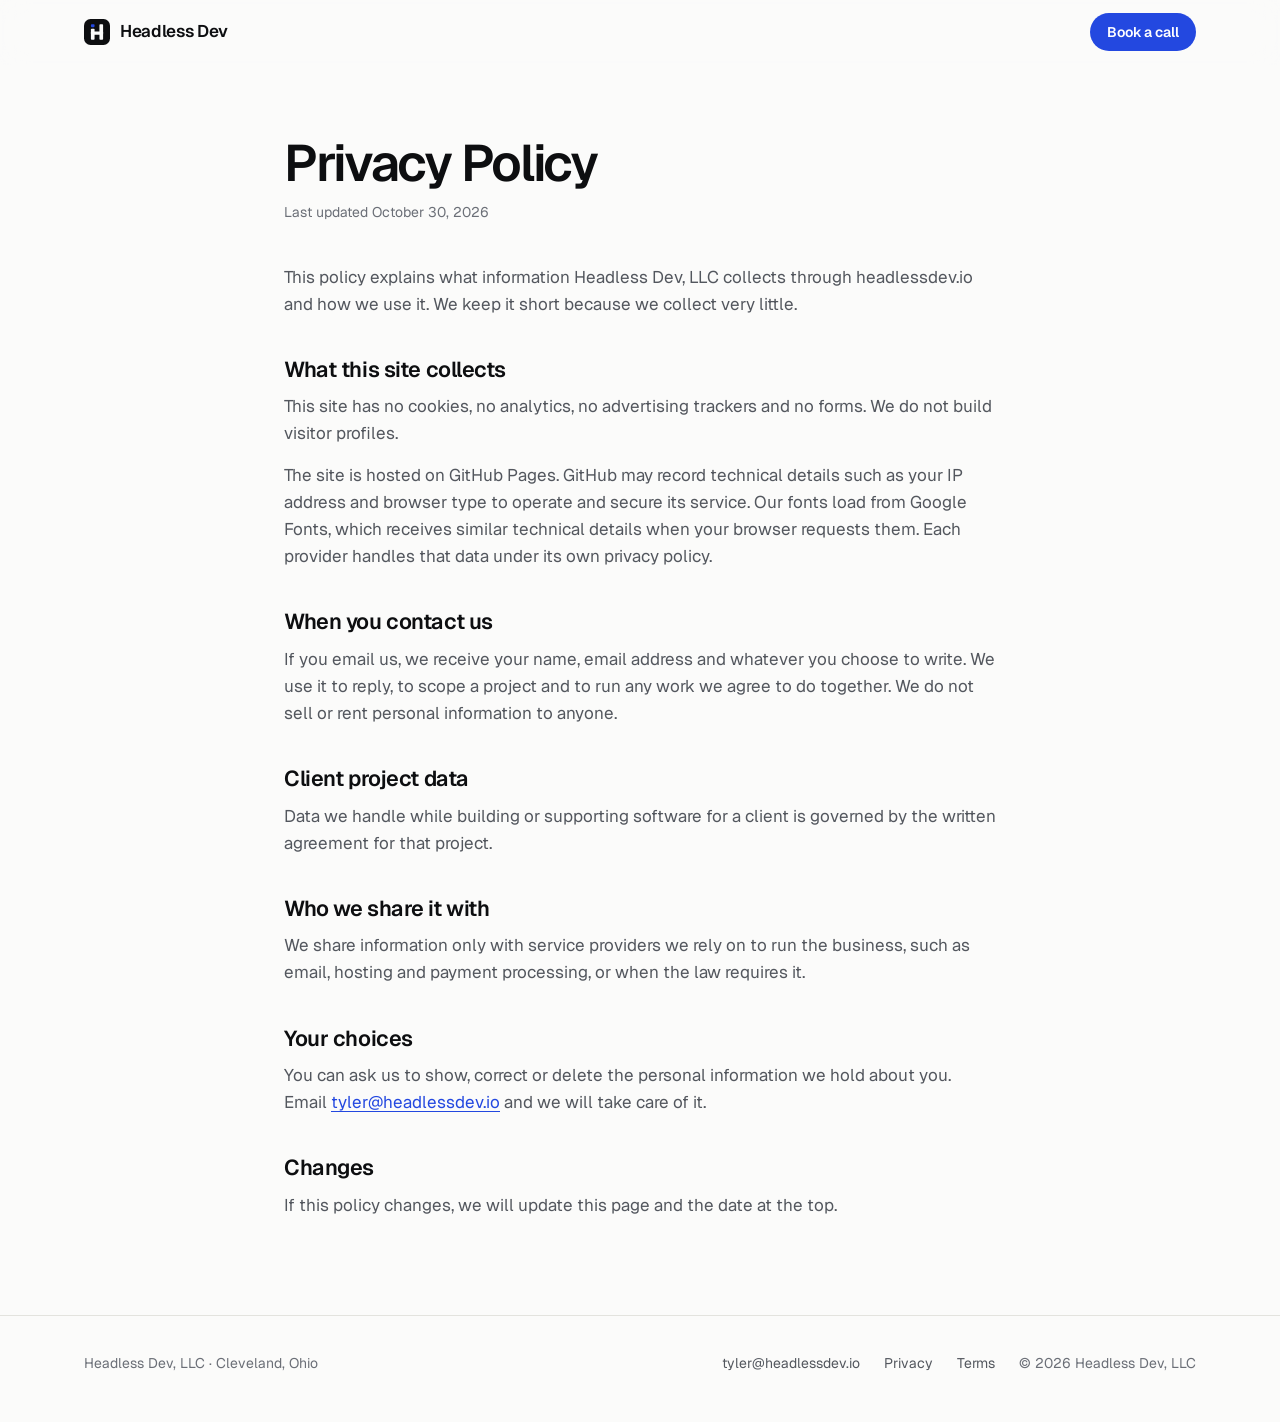
==== privacy/index.html @ 0c4347d7 "Launch Headless Dev site Replace the placeholder with the full one-page site: hero, services, proces" ====
<!doctype html>
<html lang="en">
<head>
  <meta charset="utf-8">
  <meta name="viewport" content="width=device-width, initial-scale=1">
  <title>Privacy Policy · Headless Dev</title>
  <meta name="description" content="How Headless Dev, LLC handles information collected through headlessdev.io.">
  <link rel="canonical" href="https://headlessdev.io/privacy/">
  <meta name="theme-color" content="#fbfbfa" media="(prefers-color-scheme: light)">
  <meta name="theme-color" content="#0b0c0e" media="(prefers-color-scheme: dark)">
  <meta property="og:type" content="website">
  <meta property="og:site_name" content="Headless Dev">
  <meta property="og:title" content="Privacy Policy · Headless Dev">
  <meta property="og:description" content="How Headless Dev, LLC handles information collected through headlessdev.io.">
  <meta property="og:url" content="https://headlessdev.io/privacy/">
  <meta property="og:image" content="https://headlessdev.io/og.png">
  <meta name="twitter:card" content="summary_large_image">
  <link rel="icon" href="../favicon.svg" type="image/svg+xml">
  <link rel="icon" href="../favicon-32.png" type="image/png" sizes="32x32">
  <link rel="apple-touch-icon" href="../apple-touch-icon.png">
  <link rel="preconnect" href="https://fonts.googleapis.com">
  <link rel="preconnect" href="https://fonts.gstatic.com" crossorigin>
  <link href="https://fonts.googleapis.com/css2?family=Geist:wght@400;500;600;700&family=Geist+Mono:wght@400;500&display=swap" rel="stylesheet">
  <link rel="stylesheet" href="../styles.css">
</head>
<body>
  <a class="skip" href="#main">Skip to content</a>
  <header class="site-header">
    <nav class="wrap nav" aria-label="Main">
      <a class="brand" href="../" aria-label="Headless Dev home">
        <svg viewBox="0 0 32 32" aria-hidden="true"><rect class="mk-bg" width="32" height="32" rx="8"/><rect class="mk-acc" x="8.5" y="6.5" width="4.5" height="3.5" rx="1"/><rect class="mk-fg" x="8.5" y="12" width="4.5" height="13.5" rx="1"/><rect class="mk-fg" x="19" y="6.5" width="4.5" height="19" rx="1"/><rect class="mk-fg" x="8.5" y="15.5" width="15" height="4" rx="1"/></svg>
        <span>Headless Dev</span>
      </a>
      <a class="btn btn-primary btn-sm" href="mailto:tyler@headlessdev.io?subject=Project%20inquiry">Book a call</a>
    </nav>
  </header>
  <main id="main" class="legal">
    <div class="wrap">
      <h1>Privacy Policy</h1>
      <p class="updated">Last updated October 30, 2026</p>
      <p>This policy explains what information Headless Dev, LLC collects through headlessdev.io and how we use it. We keep it short because we collect very little.</p>

      <h2>What this site collects</h2>
      <p>This site has no cookies, no analytics, no advertising trackers and no forms. We do not build visitor profiles.</p>
      <p>The site is hosted on GitHub Pages. GitHub may record technical details such as your IP address and browser type to operate and secure its service. Our fonts load from Google Fonts, which receives similar technical details when your browser requests them. Each provider handles that data under its own privacy policy.</p>

      <h2>When you contact us</h2>
      <p>If you email us, we receive your name, email address and whatever you choose to write. We use it to reply, to scope a project and to run any work we agree to do together. We do not sell or rent personal information to anyone.</p>

      <h2>Client project data</h2>
      <p>Data we handle while building or supporting software for a client is governed by the written agreement for that project.</p>

      <h2>Who we share it with</h2>
      <p>We share information only with service providers we rely on to run the business, such as email, hosting and payment processing, or when the law requires it.</p>

      <h2>Your choices</h2>
      <p>You can ask us to show, correct or delete the personal information we hold about you. Email <a href="mailto:tyler@headlessdev.io">tyler@headlessdev.io</a> and we will take care of it.</p>

      <h2>Changes</h2>
      <p>If this policy changes, we will update this page and the date at the top.</p>
    </div>
  </main>
  <footer class="site-footer">
    <div class="wrap footer-row">
      <p>Headless Dev, LLC · Cleveland, Ohio</p>
      <ul class="footer-links">
        <li><a href="mailto:tyler@headlessdev.io">tyler@headlessdev.io</a></li>
        <li><a href="../privacy/">Privacy</a></li>
        <li><a href="../terms/">Terms</a></li>
        <li>&copy; <span data-year>2026</span> Headless Dev, LLC</li>
      </ul>
    </div>
  </footer>
  <script src="../main.js" defer></script>
</body>
</html>
---- styles.css ----
/* Headless Dev, LLC */
:root {
  color-scheme: light dark;
  --bg: #fbfbfa;
  --bg-elev: #ffffff;
  --surface: #f2f2ef;
  --text: #0d0e10;
  --muted: #53575e;
  --faint: #6b6f77;
  --line: #e3e3de;
  --line-strong: #cfcfc8;
  --accent: #2348e0;
  --accent-hover: #1a3bc4;
  --accent-ink: #ffffff;
  --accent-soft: rgba(35, 72, 224, 0.08);
  --code-bg: #0f1114;
  --code-text: #e8eaee;
  --code-muted: #8d939c;
  --code-ok: #7ee2a8;
  --code-accent: #9db1ff;
  --shadow: 0 1px 2px rgba(13, 14, 16, 0.04), 0 8px 24px rgba(13, 14, 16, 0.06);
  --radius: 14px;
  --max: 1160px;
  --font: "Geist", ui-sans-serif, -apple-system, "Segoe UI", Helvetica, Arial, sans-serif;
  --mono: "Geist Mono", ui-monospace, "SF Mono", Menlo, Consolas, monospace;
}

@media (prefers-color-scheme: dark) {
  :root {
    --bg: #0b0c0e;
    --bg-elev: #121417;
    --surface: #15171b;
    --text: #f1f2f4;
    --muted: #a3a8b1;
    --faint: #8b9099;
    --line: #23262c;
    --line-strong: #33373f;
    --accent: #8ea5ff;
    --accent-hover: #a9bbff;
    --accent-ink: #0b0c0e;
    --accent-soft: rgba(142, 165, 255, 0.1);
    --code-bg: #121417;
    --shadow: 0 1px 2px rgba(0, 0, 0, 0.3), 0 12px 32px rgba(0, 0, 0, 0.35);
  }
}

*, *::before, *::after { box-sizing: border-box; }
html { -webkit-text-size-adjust: 100%; scroll-behavior: smooth; }
@media (prefers-reduced-motion: reduce) { html { scroll-behavior: auto; } }
body {
  margin: 0;
  background: var(--bg);
  color: var(--text);
  font-family: var(--font);
  font-size: 17px;
  line-height: 1.6;
  font-feature-settings: "ss01", "cv11";
  -webkit-font-smoothing: antialiased;
  -moz-osx-font-smoothing: grayscale;
  overflow-x: hidden;
}
em, i, cite, dfn, address { font-style: normal; }
img, svg { display: block; max-width: 100%; }
a { color: inherit; }
::selection { background: var(--accent); color: var(--accent-ink); }
:focus-visible { outline: 2px solid var(--accent); outline-offset: 3px; border-radius: 6px; }

.skip {
  position: absolute; left: 16px; top: -48px; z-index: 100;
  background: var(--text); color: var(--bg); padding: 8px 14px; border-radius: 8px;
  text-decoration: none; font-weight: 600; font-size: 14px;
}
.skip:focus { top: 12px; }

.wrap { width: 100%; max-width: var(--max); margin: 0 auto; padding: 0 24px; }
@media (max-width: 520px) { .wrap { padding: 0 16px; } }

/* Header */
.site-header {
  position: sticky; top: 0; z-index: 50;
  background: color-mix(in srgb, var(--bg) 82%, transparent);
  -webkit-backdrop-filter: saturate(160%) blur(14px);
  backdrop-filter: saturate(160%) blur(14px);
  border-bottom: 1px solid transparent;
  transition: border-color 0.2s ease;
}
.site-header.scrolled { border-bottom-color: var(--line); }
.nav { display: flex; align-items: center; justify-content: space-between; height: 64px; gap: 16px; }
.brand { display: inline-flex; align-items: center; gap: 10px; text-decoration: none; font-weight: 600; letter-spacing: -0.02em; font-size: 17px; white-space: nowrap; }
.brand svg { width: 26px; height: 26px; flex: none; }
.nav-links { display: flex; align-items: center; gap: 28px; list-style: none; margin: 0; padding: 0; }
.nav-links a { text-decoration: none; color: var(--muted); font-size: 15px; font-weight: 500; transition: color 0.15s ease; }
.nav-links a:hover { color: var(--text); }
@media (max-width: 860px) { .nav-links { display: none; } }

/* Buttons */
.btn {
  display: inline-flex; align-items: center; justify-content: center; gap: 8px;
  height: 46px; padding: 0 20px; border-radius: 999px;
  font: 600 15px/1 var(--font); letter-spacing: -0.005em; text-decoration: none;
  border: 1px solid transparent; cursor: pointer; white-space: nowrap;
  transition: background-color 0.15s ease, border-color 0.15s ease, color 0.15s ease, transform 0.15s ease;
}
.btn:active { transform: translateY(1px); }
.btn-primary { background: var(--accent); color: var(--accent-ink); }
.btn-primary:hover { background: var(--accent-hover); }
.btn-ghost { background: transparent; color: var(--text); border-color: var(--line-strong); }
.btn-ghost:hover { border-color: var(--text); }
.btn-sm { height: 38px; padding: 0 16px; font-size: 14px; }
.btn .arrow { transition: transform 0.15s ease; }
.btn:hover .arrow { transform: translateX(2px); }

/* Type */
.eyebrow {
  display: inline-flex; align-items: center; gap: 8px;
  font: 500 13px/1 var(--mono); letter-spacing: 0.02em; text-transform: uppercase;
  color: var(--accent); margin: 0 0 20px;
}
.eyebrow::before { content: ""; width: 6px; height: 6px; border-radius: 2px; background: var(--accent); }
h1, h2, h3 { margin: 0; font-weight: 600; letter-spacing: -0.03em; line-height: 1.08; }
h1 { font-size: clamp(2.4rem, 5.4vw, 4.1rem); letter-spacing: -0.045em; line-height: 1.02; }
h1 .soft { color: var(--faint); }
h2 { font-size: clamp(2rem, 4vw, 3rem); }
h3 { font-size: 1.2rem; letter-spacing: -0.02em; line-height: 1.3; }
.lead { font-size: clamp(1.075rem, 1.6vw, 1.25rem); color: var(--muted); line-height: 1.6; max-width: 40ch; margin: 24px 0 0; }
p { margin: 0; }

/* Sections */
section { padding: 112px 0; scroll-margin-top: 64px; }
@media (max-width: 720px) { section { padding: 80px 0; } }
.section-head { display: grid; gap: 16px; max-width: 720px; margin-bottom: 56px; }
.section-head p:not(.eyebrow) { color: var(--muted); font-size: 1.1rem; }
.section-head .eyebrow { margin-bottom: 4px; }
.divide { border-top: 1px solid var(--line); }

/* Hero */
.hero { padding: 88px 0 112px; }
.hero-grid { display: grid; grid-template-columns: 1.2fr 0.8fr; gap: 64px; align-items: center; }
.hero-actions { display: flex; flex-wrap: wrap; gap: 12px; margin-top: 36px; }
.hero-note { margin-top: 28px; font-size: 14px; color: var(--faint); }
@media (max-width: 960px) {
  .hero-grid { grid-template-columns: 1fr; gap: 56px; }
  .hero { padding: 56px 0 88px; }
}
@media (max-width: 420px) {
  .hero-actions .btn { flex: 1 1 100%; }
}

.terminal {
  background: var(--code-bg); color: var(--code-text);
  border: 1px solid var(--line); border-radius: var(--radius);
  box-shadow: var(--shadow); overflow: hidden;
  font: 400 13.5px/1.75 var(--mono);
}
.terminal-bar { display: flex; align-items: center; gap: 7px; padding: 12px 16px; border-bottom: 1px solid rgba(255, 255, 255, 0.07); }
.terminal-bar span { width: 10px; height: 10px; border-radius: 50%; background: #3a3e46; }
.terminal-bar .t-title { width: auto; height: auto; border-radius: 0; background: none; margin-left: 8px; color: var(--code-muted); font-size: 12px; }
.terminal pre { margin: 0; padding: 18px 20px 22px; white-space: pre-wrap; word-break: break-word; font: inherit; }
.t-muted { color: var(--code-muted); }
.t-ok { color: var(--code-ok); }
.t-acc { color: var(--code-accent); }
.cursor { display: inline-block; width: 8px; height: 15px; background: var(--code-accent); vertical-align: -2px; animation: blink 1.1s steps(1) infinite; }
@keyframes blink { 50% { opacity: 0; } }
@media (prefers-reduced-motion: reduce) { .cursor { animation: none; } }

/* Cards / grids */
.grid { display: grid; gap: 16px; }
.grid-3 { grid-template-columns: repeat(3, 1fr); }
@media (max-width: 960px) { .grid-3 { grid-template-columns: repeat(2, 1fr); } }
@media (max-width: 640px) { .grid-3 { grid-template-columns: 1fr; } }

.card {
  background: var(--bg-elev); border: 1px solid var(--line); border-radius: var(--radius);
  padding: 28px; display: flex; flex-direction: column; gap: 12px;
}
.card p { color: var(--muted); font-size: 15.5px; }
.card .icon {
  width: 40px; height: 40px; border-radius: 10px; display: grid; place-items: center;
  background: var(--accent-soft); color: var(--accent); margin-bottom: 8px;
}
.card .icon svg { width: 20px; height: 20px; }
.card-cta { background: transparent; border-style: dashed; justify-content: center; }
.card-cta a { color: var(--accent); font-weight: 600; text-decoration: none; }
.card-cta a:hover { text-decoration: underline; text-underline-offset: 3px; }

/* Process */
.steps { display: grid; grid-template-columns: repeat(3, 1fr); gap: 16px; counter-reset: step; list-style: none; margin: 0; padding: 0; }
@media (max-width: 860px) { .steps { grid-template-columns: 1fr; } }
.step { border-top: 2px solid var(--text); padding-top: 24px; display: grid; gap: 12px; align-content: start; }
.step-num { font: 500 13px/1 var(--mono); color: var(--accent); }
.step p { color: var(--muted); }
.ownership {
  margin-top: 48px; display: flex; gap: 16px; align-items: flex-start;
  padding: 22px 24px; border-radius: var(--radius); background: var(--surface); border: 1px solid var(--line);
}
.ownership svg { flex: none; width: 22px; height: 22px; color: var(--accent); margin-top: 2px; }
.ownership p { color: var(--muted); }
.ownership strong { color: var(--text); font-weight: 600; }

/* Work */
.work { display: grid; gap: 16px; }
.case {
  display: grid; grid-template-columns: 1fr 1.1fr; gap: 0; overflow: hidden;
  background: var(--bg-elev); border: 1px solid var(--line); border-radius: var(--radius);
}
.case-body { padding: 36px; display: grid; gap: 14px; align-content: start; }
.case-body p { color: var(--muted); }
.case-kicker { font: 500 12.5px/1 var(--mono); text-transform: uppercase; letter-spacing: 0.04em; color: var(--faint); }
.case h3 { font-size: clamp(1.4rem, 2.4vw, 1.75rem); }
.tags { display: flex; flex-wrap: wrap; gap: 8px; list-style: none; margin: 6px 0 0; padding: 0; }
.tags li { font-size: 13px; font-weight: 500; padding: 5px 11px; border-radius: 999px; border: 1px solid var(--line-strong); color: var(--text); }
.case-link { color: var(--accent); font-weight: 600; text-decoration: none; font-size: 15px; justify-self: start; }
.case-link:hover { text-decoration: underline; text-underline-offset: 3px; }
.case-visual { background: var(--surface); border-left: 1px solid var(--line); padding: 32px; display: grid; place-items: center; min-height: 260px; }
@media (max-width: 860px) {
  .case { grid-template-columns: 1fr; }
  .case-visual { border-left: 0; border-top: 1px solid var(--line); min-height: 0; }
  .case-body { padding: 28px; }
}
@media (max-width: 420px) {
  .case-body, .case-visual { padding: 22px; }
}

/* Mini UI illustrations (pure CSS, no images) */
.mock { width: 100%; max-width: 380px; display: grid; gap: 10px; }
.mock-row { display: flex; gap: 10px; }
.mock-panel { background: var(--bg-elev); border: 1px solid var(--line); border-radius: 10px; padding: 12px; flex: 1; display: grid; gap: 8px; }
.bar { height: 8px; border-radius: 4px; background: var(--line-strong); }
.bar.acc { background: var(--accent); }
.bar.w30 { width: 30%; } .bar.w45 { width: 45%; } .bar.w60 { width: 60%; } .bar.w75 { width: 75%; } .bar.w90 { width: 90%; }
.slot { display: flex; align-items: center; gap: 8px; }
.dot { width: 8px; height: 8px; border-radius: 50%; background: var(--accent); flex: none; }
.dot.off { background: var(--line-strong); }
.phone { width: 92px; flex: none; border: 1px solid var(--line-strong); border-radius: 16px; padding: 12px 9px; background: var(--bg-elev); display: grid; gap: 7px; align-content: start; }
.phone .notch { width: 30px; height: 4px; border-radius: 2px; background: var(--line-strong); justify-self: center; margin-bottom: 4px; }
.chip { height: 22px; border-radius: 6px; background: var(--accent-soft); border: 1px solid var(--line); }
.org { display: grid; gap: 14px; justify-items: center; width: 100%; max-width: 360px; }
.org-node { background: var(--bg-elev); border: 1px solid var(--line-strong); border-radius: 8px; padding: 8px 10px; display: grid; gap: 6px; width: 92px; }
.org-node.top { border-color: var(--accent); }
.org-level { display: flex; gap: 10px; justify-content: center; position: relative; }
.org-line { width: 1px; height: 14px; background: var(--line-strong); margin: -14px 0; }

/* Why */
.why { display: grid; grid-template-columns: repeat(2, 1fr); gap: 0; border-top: 1px solid var(--line); }
.why-item { padding: 32px 32px 32px 0; border-bottom: 1px solid var(--line); display: grid; grid-template-columns: 28px 1fr; gap: 16px; }
.why-item:nth-child(even) { padding: 32px 0 32px 32px; border-left: 1px solid var(--line); }
.why-item svg { width: 22px; height: 22px; color: var(--accent); margin-top: 3px; }
.why-item p { color: var(--muted); margin-top: 8px; }
.why-item.wide { grid-column: 1 / -1; padding-right: 0; }
@media (max-width: 760px) {
  .why { grid-template-columns: 1fr; }
  .why-item, .why-item:nth-child(even) { padding: 28px 0; border-left: 0; }
}

/* Final CTA */
.final { text-align: center; }
.final-box {
  border: 1px solid var(--line); border-radius: 24px; padding: 88px 32px;
  background:
    radial-gradient(60% 80% at 50% 0%, var(--accent-soft), transparent 70%),
    var(--bg-elev);
}
.final h2 { max-width: 18ch; margin: 0 auto; }
.final p:not(.eyebrow) { color: var(--muted); max-width: 46ch; margin: 20px auto 0; font-size: 1.1rem; }
.final .hero-actions { justify-content: center; }
.final .email { display: inline-block; margin-top: 20px; font: 500 14px/1.4 var(--mono); color: var(--faint); text-decoration: none; }
.final .email:hover { color: var(--text); }
@media (max-width: 520px) { .final-box { padding: 56px 20px; border-radius: 18px; } }

/* Footer */
.site-footer { border-top: 1px solid var(--line); padding: 36px 0 48px; font-size: 14px; color: var(--faint); }
.footer-row { display: flex; flex-wrap: wrap; gap: 16px 32px; align-items: center; justify-content: space-between; }
.footer-links { display: flex; flex-wrap: wrap; gap: 8px 24px; list-style: none; margin: 0; padding: 0; }
.site-footer a { color: var(--muted); text-decoration: none; }
.site-footer a:hover { color: var(--text); }

/* Legal pages */
.legal { padding: 72px 0 96px; }
.legal .wrap { max-width: 760px; }
.legal h1 { font-size: clamp(2.2rem, 5vw, 3.2rem); margin-bottom: 12px; }
.legal .updated { color: var(--faint); font-size: 14px; margin-bottom: 40px; }
.legal h2 { font-size: 1.35rem; letter-spacing: -0.02em; margin: 40px 0 12px; }
.legal p, .legal li { color: var(--muted); }
.legal p + p { margin-top: 14px; }
.legal ul { padding-left: 20px; margin: 12px 0 0; }
.legal li + li { margin-top: 6px; }
.legal a { color: var(--accent); text-underline-offset: 3px; }

/* Logo mark */
.mk-bg { fill: var(--text); }
.mk-fg { fill: var(--bg); }
.mk-acc { fill: var(--accent); }
.chip.tile { flex: 1; height: 44px; }
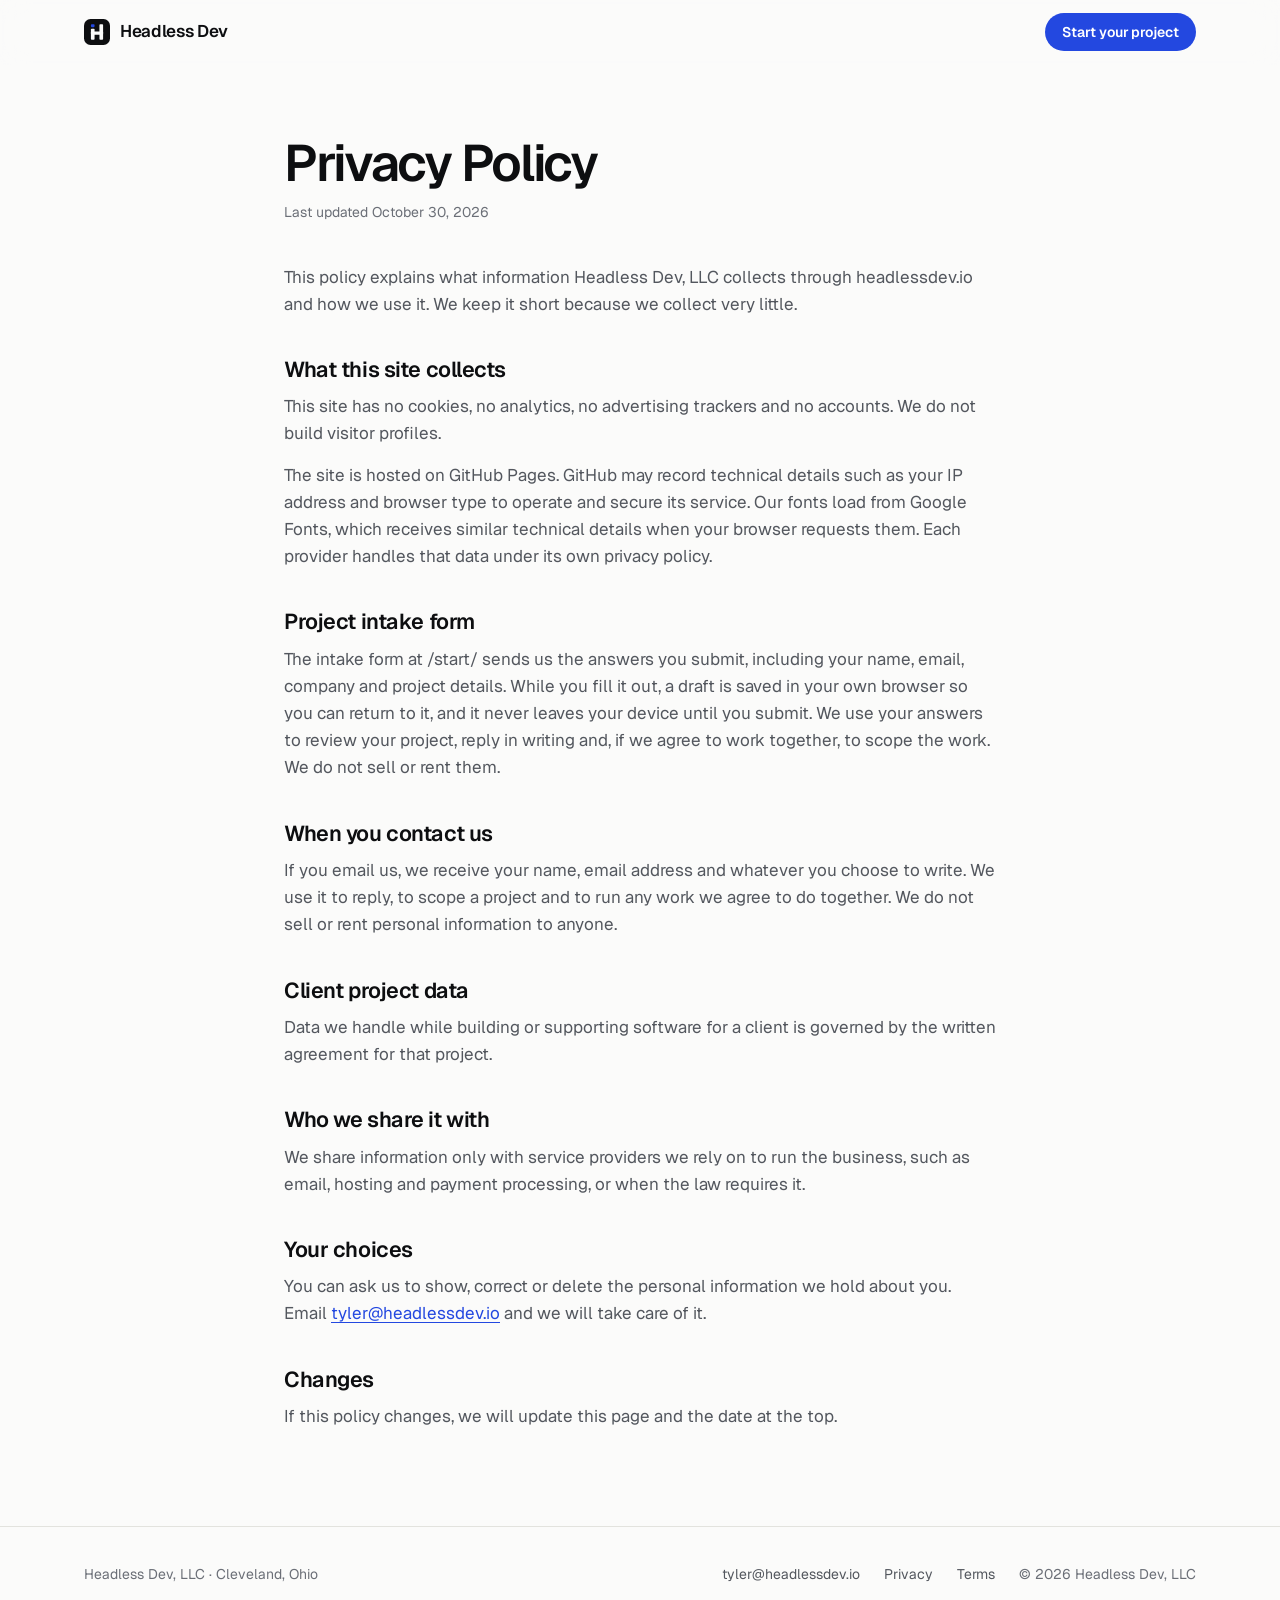
==== commit 5f1789c4: "Add written intake flow at /start/, replace call CTAs Co-Authored-By: Claude Opus 5.5 (1M context) <" ====
--- a/privacy/index.html
+++ b/privacy/index.html
@@ -31,7 +31,7 @@
         <svg viewBox="0 0 32 32" aria-hidden="true"><rect class="mk-bg" width="32" height="32" rx="8"/><rect class="mk-acc" x="8.5" y="6.5" width="4.5" height="3.5" rx="1"/><rect class="mk-fg" x="8.5" y="12" width="4.5" height="13.5" rx="1"/><rect class="mk-fg" x="19" y="6.5" width="4.5" height="19" rx="1"/><rect class="mk-fg" x="8.5" y="15.5" width="15" height="4" rx="1"/></svg>
         <span>Headless Dev</span>
       </a>
-      <a class="btn btn-primary btn-sm" href="mailto:tyler@headlessdev.io?subject=Project%20inquiry">Book a call</a>
+      <a class="btn btn-primary btn-sm" href="/start/">Start your project</a>
     </nav>
   </header>
   <main id="main" class="legal">
@@ -41,8 +41,11 @@
       <p>This policy explains what information Headless Dev, LLC collects through headlessdev.io and how we use it. We keep it short because we collect very little.</p>
 
       <h2>What this site collects</h2>
-      <p>This site has no cookies, no analytics, no advertising trackers and no forms. We do not build visitor profiles.</p>
+      <p>This site has no cookies, no analytics, no advertising trackers and no accounts. We do not build visitor profiles.</p>
       <p>The site is hosted on GitHub Pages. GitHub may record technical details such as your IP address and browser type to operate and secure its service. Our fonts load from Google Fonts, which receives similar technical details when your browser requests them. Each provider handles that data under its own privacy policy.</p>
+
+      <h2>Project intake form</h2>
+      <p>The intake form at /start/ sends us the answers you submit, including your name, email, company and project details. While you fill it out, a draft is saved in your own browser so you can return to it, and it never leaves your device until you submit. We use your answers to review your project, reply in writing and, if we agree to work together, to scope the work. We do not sell or rent them.</p>
 
       <h2>When you contact us</h2>
       <p>If you email us, we receive your name, email address and whatever you choose to write. We use it to reply, to scope a project and to run any work we agree to do together. We do not sell or rent personal information to anyone.</p>
--- a/styles.css
+++ b/styles.css
@@ -13,6 +13,7 @@
   --accent-hover: #1a3bc4;
   --accent-ink: #ffffff;
   --accent-soft: rgba(35, 72, 224, 0.08);
+  --danger: #b42318;
   --code-bg: #0f1114;
   --code-text: #e8eaee;
   --code-muted: #8d939c;
@@ -39,6 +40,7 @@
     --accent-hover: #a9bbff;
     --accent-ink: #0b0c0e;
     --accent-soft: rgba(142, 165, 255, 0.1);
+    --danger: #ff8a80;
     --code-bg: #121417;
     --shadow: 0 1px 2px rgba(0, 0, 0, 0.3), 0 12px 32px rgba(0, 0, 0, 0.35);
   }
@@ -291,3 +293,87 @@
 .mk-fg { fill: var(--bg); }
 .mk-acc { fill: var(--accent); }
 .chip.tile { flex: 1; height: 44px; }
+
+/* Intake form */
+.intake { padding: 64px 0 96px; }
+.intake-wrap { max-width: 760px; }
+.intake-head { display: grid; gap: 4px; margin-bottom: 40px; }
+.intake-head h1 { font-size: clamp(2.2rem, 5vw, 3.2rem); }
+.intake-head .lead { max-width: 56ch; margin-top: 16px; }
+@media (max-width: 720px) { .intake { padding: 40px 0 72px; } }
+
+.progress { margin-bottom: 28px; }
+.progress-label { font: 500 13px/1 var(--mono); text-transform: uppercase; letter-spacing: 0.02em; color: var(--muted); margin-bottom: 12px; }
+.progress-bar { height: 4px; border-radius: 2px; background: var(--line-strong); overflow: hidden; }
+.progress-bar span { display: block; height: 100%; width: 0; background: var(--accent); border-radius: 2px; transition: width 0.25s ease; }
+@media (prefers-reduced-motion: reduce) { .progress-bar span { transition: none; } }
+
+.intake-form { background: var(--bg-elev); border: 1px solid var(--line); border-radius: var(--radius); padding: 36px; }
+@media (max-width: 520px) { .intake-form { padding: 22px 18px; } }
+.istep { padding: 0; display: grid; gap: 24px; scroll-margin-top: 80px; }
+.istep[hidden] { display: none; }
+.istep h2 { font-size: clamp(1.5rem, 3vw, 1.9rem); letter-spacing: -0.03em; }
+.istep h2:focus { outline: none; }
+.hp { position: absolute; left: -9999px; width: 1px; height: 1px; overflow: hidden; }
+
+.field { display: grid; gap: 8px; border: 0; padding: 0; margin: 0; min-width: 0; }
+.field > label, .field > legend { font-weight: 600; font-size: 15.5px; letter-spacing: -0.01em; padding: 0; }
+.hint { font-weight: 400; font-size: 14px; color: var(--faint); }
+.req { font: 500 11.5px/1 var(--mono); text-transform: uppercase; letter-spacing: 0.04em; color: var(--faint); margin-left: 6px; }
+.field-row { display: grid; grid-template-columns: 1fr 1fr; gap: 16px; }
+@media (max-width: 560px) { .field-row { grid-template-columns: 1fr; } }
+
+.intake input[type="text"], .intake input[type="email"], .intake input[type="url"], .intake input[type="date"], .intake textarea {
+  width: 100%; font: 400 16px/1.5 var(--font); color: var(--text);
+  background: var(--bg); border: 1px solid var(--line-strong); border-radius: 10px; padding: 12px 14px;
+  transition: border-color 0.15s ease, box-shadow 0.15s ease;
+}
+.intake input[type="text"], .intake input[type="email"], .intake input[type="url"], .intake input[type="date"] { height: 48px; padding-top: 0; padding-bottom: 0; }
+.intake textarea { resize: vertical; min-height: 96px; }
+.intake input::placeholder, .intake textarea::placeholder { color: var(--faint); }
+.intake input:focus-visible, .intake textarea:focus-visible { outline: none; border-color: var(--accent); box-shadow: 0 0 0 3px var(--accent-soft); }
+.field.invalid input[type="text"], .field.invalid input[type="email"], .field.invalid input[type="url"], .field.invalid textarea { border-color: var(--danger); }
+.field-error, .form-error { color: var(--danger); font-size: 14px; font-weight: 500; }
+.form-error { margin-top: 20px; }
+.form-error[hidden] { display: none; }
+
+.choices { display: flex; flex-wrap: wrap; gap: 8px; }
+.choices.stack { flex-direction: column; align-items: stretch; }
+.choice { position: relative; display: inline-flex; align-items: center; gap: 10px; min-height: 46px; padding: 10px 16px; border: 1px solid var(--line-strong); border-radius: 12px; background: var(--bg); cursor: pointer; font-size: 15.5px; font-weight: 500; transition: border-color 0.15s ease, background-color 0.15s ease; }
+.choice:hover { border-color: var(--text); }
+.choice input { appearance: none; -webkit-appearance: none; flex: none; width: 18px; height: 18px; margin: 0; border: 1.5px solid var(--line-strong); background: var(--bg-elev); display: grid; place-items: center; cursor: pointer; }
+.choice input[type="radio"] { border-radius: 50%; }
+.choice input[type="checkbox"] { border-radius: 5px; }
+.choice input:checked { border-color: var(--accent); background: var(--accent); }
+.choice input[type="radio"]:checked { box-shadow: inset 0 0 0 3px var(--bg-elev); }
+.choice input[type="checkbox"]:checked::after { content: ""; width: 9px; height: 5px; border-left: 2px solid var(--accent-ink); border-bottom: 2px solid var(--accent-ink); transform: rotate(-45deg) translate(1px, -1px); }
+.choice:has(input:checked) { border-color: var(--accent); background: var(--accent-soft); }
+.choice:has(input:focus-visible) { outline: 2px solid var(--accent); outline-offset: 2px; }
+.field.invalid .choice { border-color: var(--danger); }
+@media (max-width: 520px) { .choices:not(.stack) .choice { flex: 1 1 calc(50% - 4px); } }
+
+.intake-nav { display: flex; justify-content: space-between; gap: 12px; margin-top: 32px; padding-top: 24px; border-top: 1px solid var(--line); }
+.intake-nav [hidden] { display: none; }
+.intake-nav #btn-next, .intake-nav #btn-submit { margin-left: auto; }
+.intake-nav .btn:disabled { opacity: 0.6; cursor: default; }
+@media (max-width: 420px) { .intake-nav .btn { flex: 1; } }
+
+.review-note { color: var(--muted); margin-top: -8px; }
+.review { display: grid; gap: 16px; }
+.review-group { padding: 0; border: 1px solid var(--line); border-radius: 12px; background: var(--bg); }
+.review-head { display: flex; align-items: center; justify-content: space-between; gap: 12px; padding: 14px 18px; border-bottom: 1px solid var(--line); }
+.review-head h3 { font-size: 1rem; }
+.link-btn { background: none; border: 0; padding: 6px 4px; font: 600 14px/1 var(--font); color: var(--accent); cursor: pointer; }
+.link-btn:hover { text-decoration: underline; text-underline-offset: 3px; }
+.review dl { margin: 0; padding: 6px 18px 14px; display: grid; gap: 0; }
+.review dt { font: 500 12px/1.4 var(--mono); text-transform: uppercase; letter-spacing: 0.03em; color: var(--faint); margin-top: 12px; }
+.review dd { margin: 2px 0 0; color: var(--text); white-space: pre-wrap; overflow-wrap: anywhere; font-size: 15.5px; }
+.review dd.empty { color: var(--faint); }
+
+.intake-done { background: var(--bg-elev); border: 1px solid var(--line); border-radius: var(--radius); padding: 48px 36px; display: grid; gap: 16px; justify-items: start; }
+.intake-done[hidden] { display: none; }
+.intake-done:focus { outline: none; }
+.intake-done h2 { font-size: clamp(1.8rem, 4vw, 2.4rem); }
+.intake-done p:not(.eyebrow) { color: var(--muted); max-width: 52ch; }
+.intake-done a:not(.btn) { color: var(--accent); text-underline-offset: 3px; }
+@media (max-width: 520px) { .intake-done { padding: 32px 20px; } }
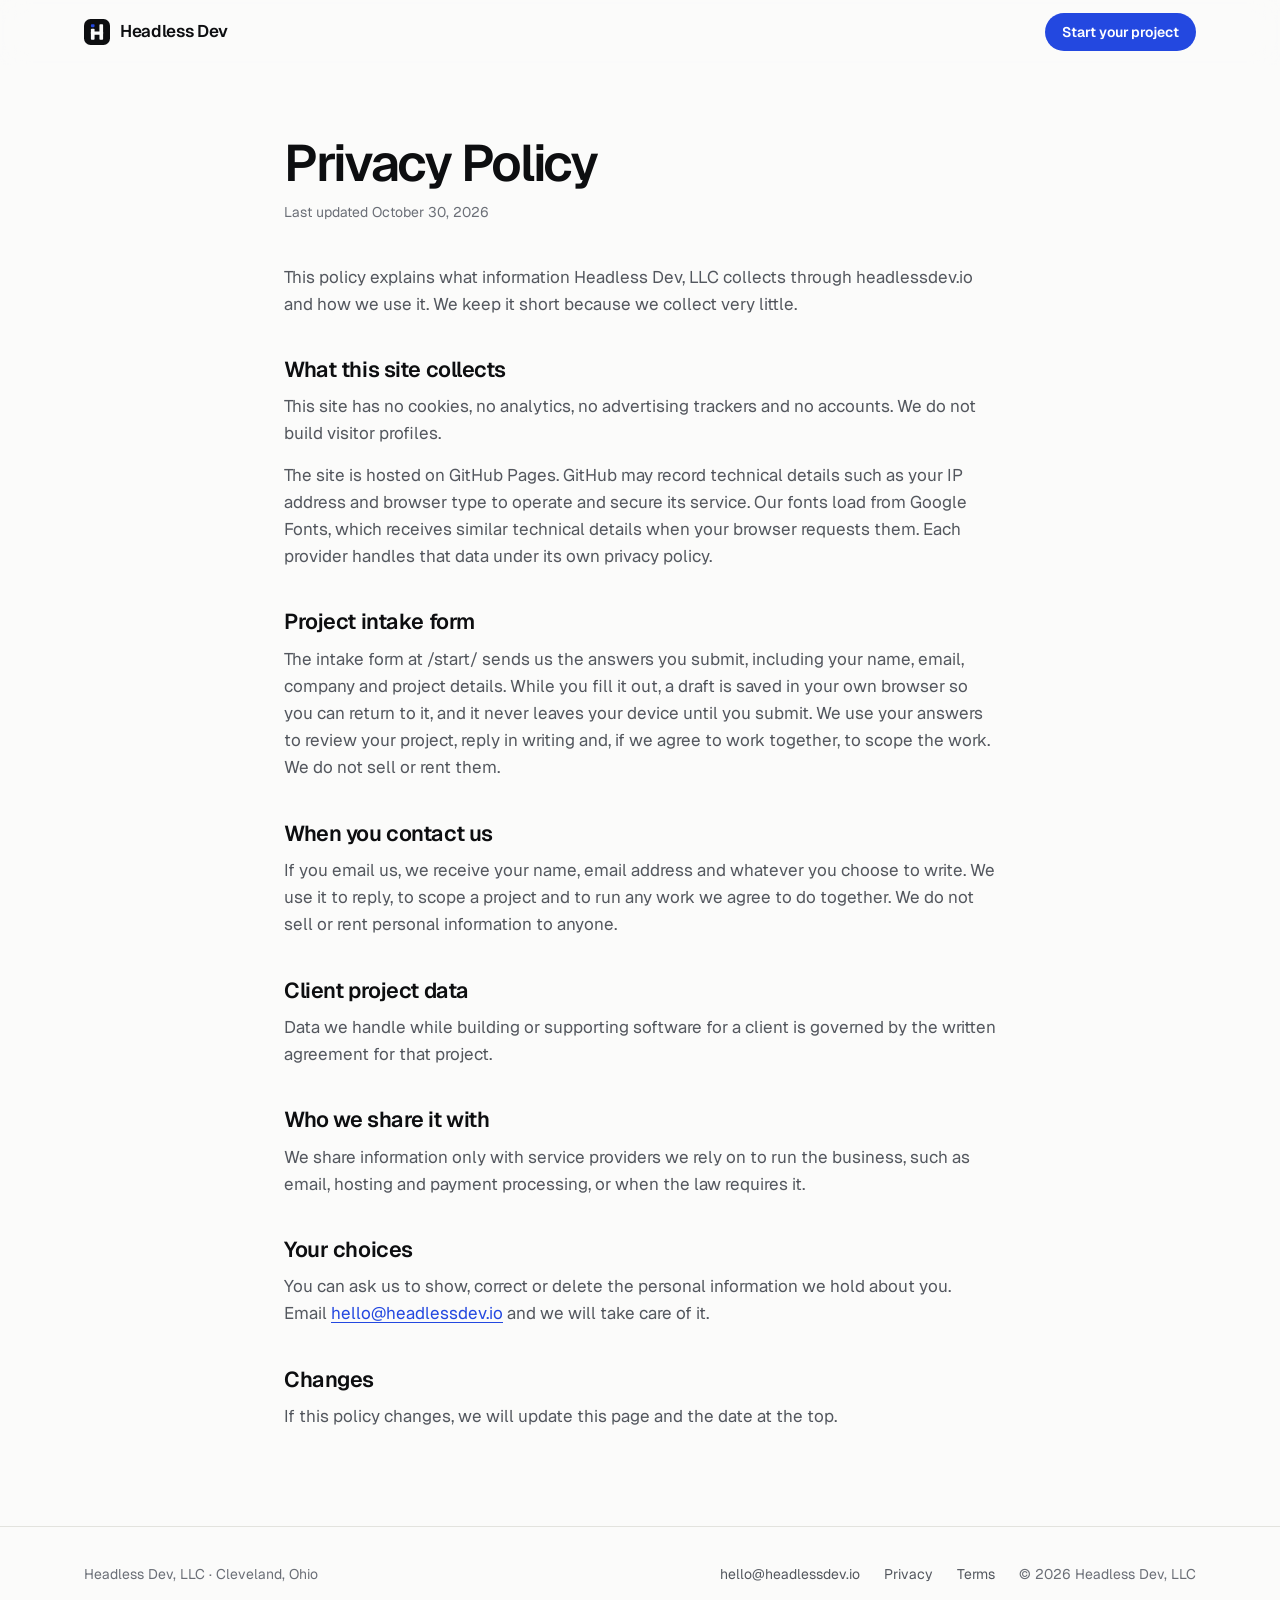
==== commit 0d62c317: "Use hello@headlessdev.io as the public address Co-Authored-By: Claude Opus 5.5 (1M context) <noreply" ====
--- a/privacy/index.html
+++ b/privacy/index.html
@@ -57,7 +57,7 @@
       <p>We share information only with service providers we rely on to run the business, such as email, hosting and payment processing, or when the law requires it.</p>
 
       <h2>Your choices</h2>
-      <p>You can ask us to show, correct or delete the personal information we hold about you. Email <a href="mailto:tyler@headlessdev.io">tyler@headlessdev.io</a> and we will take care of it.</p>
+      <p>You can ask us to show, correct or delete the personal information we hold about you. Email <a href="mailto:hello@headlessdev.io">hello@headlessdev.io</a> and we will take care of it.</p>
 
       <h2>Changes</h2>
       <p>If this policy changes, we will update this page and the date at the top.</p>
@@ -67,7 +67,7 @@
     <div class="wrap footer-row">
       <p>Headless Dev, LLC · Cleveland, Ohio</p>
       <ul class="footer-links">
-        <li><a href="mailto:tyler@headlessdev.io">tyler@headlessdev.io</a></li>
+        <li><a href="mailto:hello@headlessdev.io">hello@headlessdev.io</a></li>
         <li><a href="../privacy/">Privacy</a></li>
         <li><a href="../terms/">Terms</a></li>
         <li>&copy; <span data-year>2026</span> Headless Dev, LLC</li>
--- a/styles.css
+++ b/styles.css
@@ -181,6 +181,11 @@
   background: var(--accent-soft); color: var(--accent); margin-bottom: 8px;
 }
 .card .icon svg { width: 20px; height: 20px; }
+.grid-2 { grid-template-columns: repeat(2, 1fr); }
+@media (max-width: 760px) { .grid-2 { grid-template-columns: 1fr; } }
+.card h3 { letter-spacing: -0.02em; }
+.card-list { margin: 0; padding-left: 20px; color: var(--muted); font-size: 15.5px; display: grid; gap: 8px; }
+.card .case-link { margin-top: auto; align-self: flex-start; }
 .card-cta { background: transparent; border-style: dashed; justify-content: center; }
 .card-cta a { color: var(--accent); font-weight: 600; text-decoration: none; }
 .card-cta a:hover { text-decoration: underline; text-underline-offset: 3px; }
@@ -377,3 +382,7 @@
 .intake-done p:not(.eyebrow) { color: var(--muted); max-width: 52ch; }
 .intake-done a:not(.btn) { color: var(--accent); text-underline-offset: 3px; }
 @media (max-width: 520px) { .intake-done { padding: 32px 20px; } }
+
+.cond { display: grid; gap: 24px; }
+.cond[hidden] { display: none; }
+.cond-note { font-size: 14.5px; color: var(--muted); padding: 14px 16px; border-radius: 12px; background: var(--surface); border: 1px solid var(--line); }
